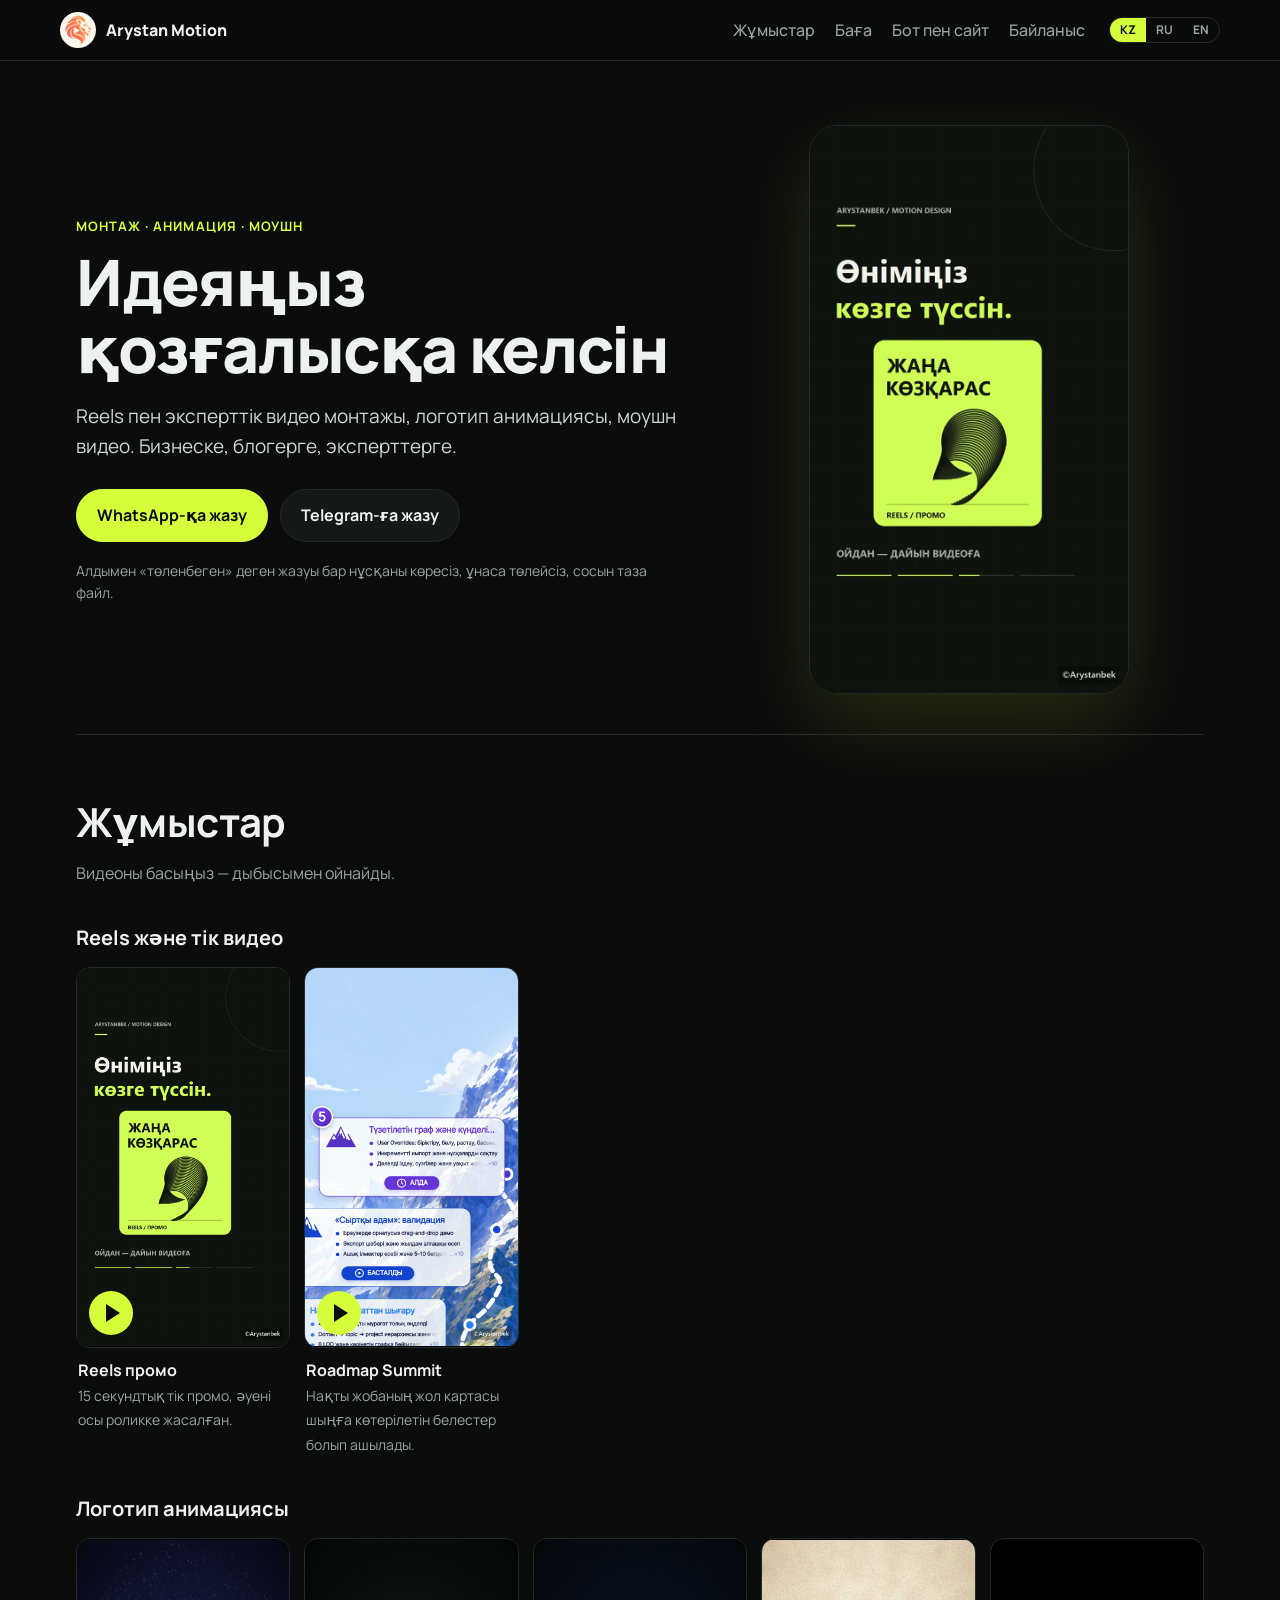
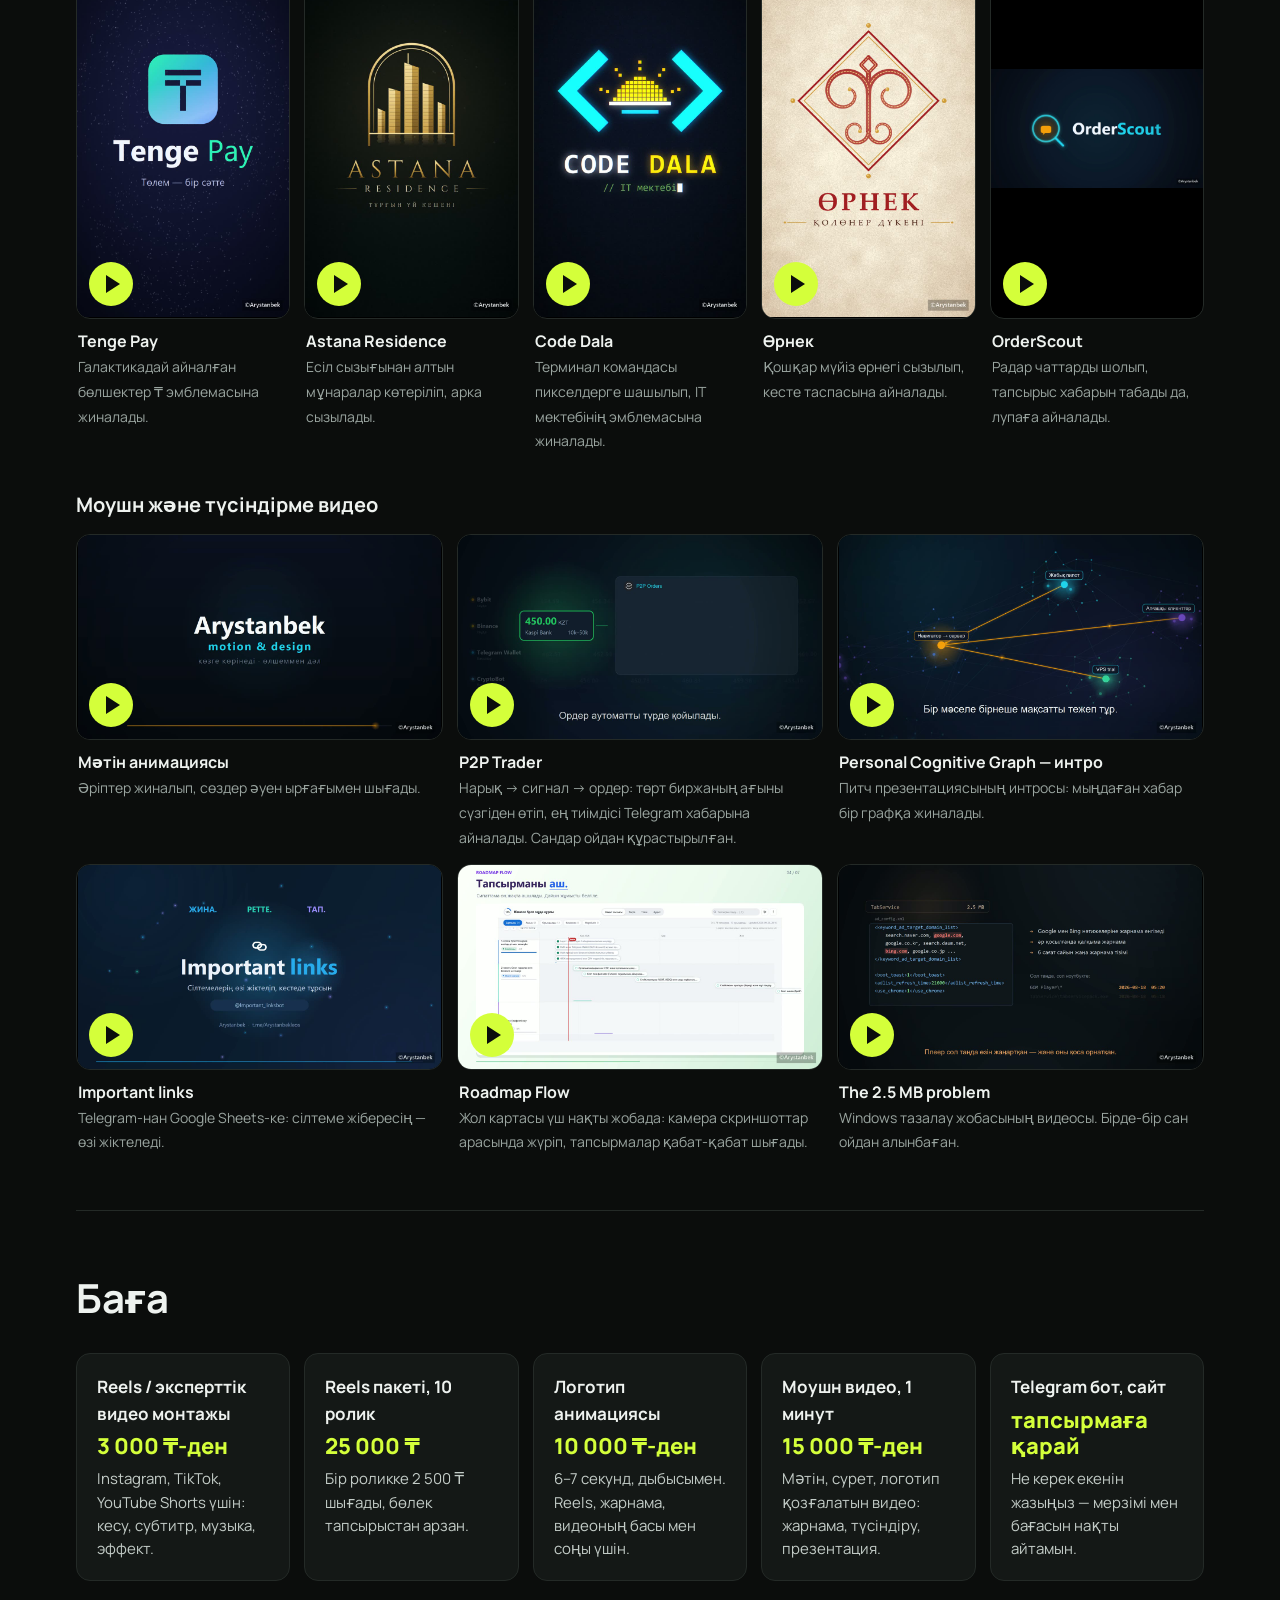
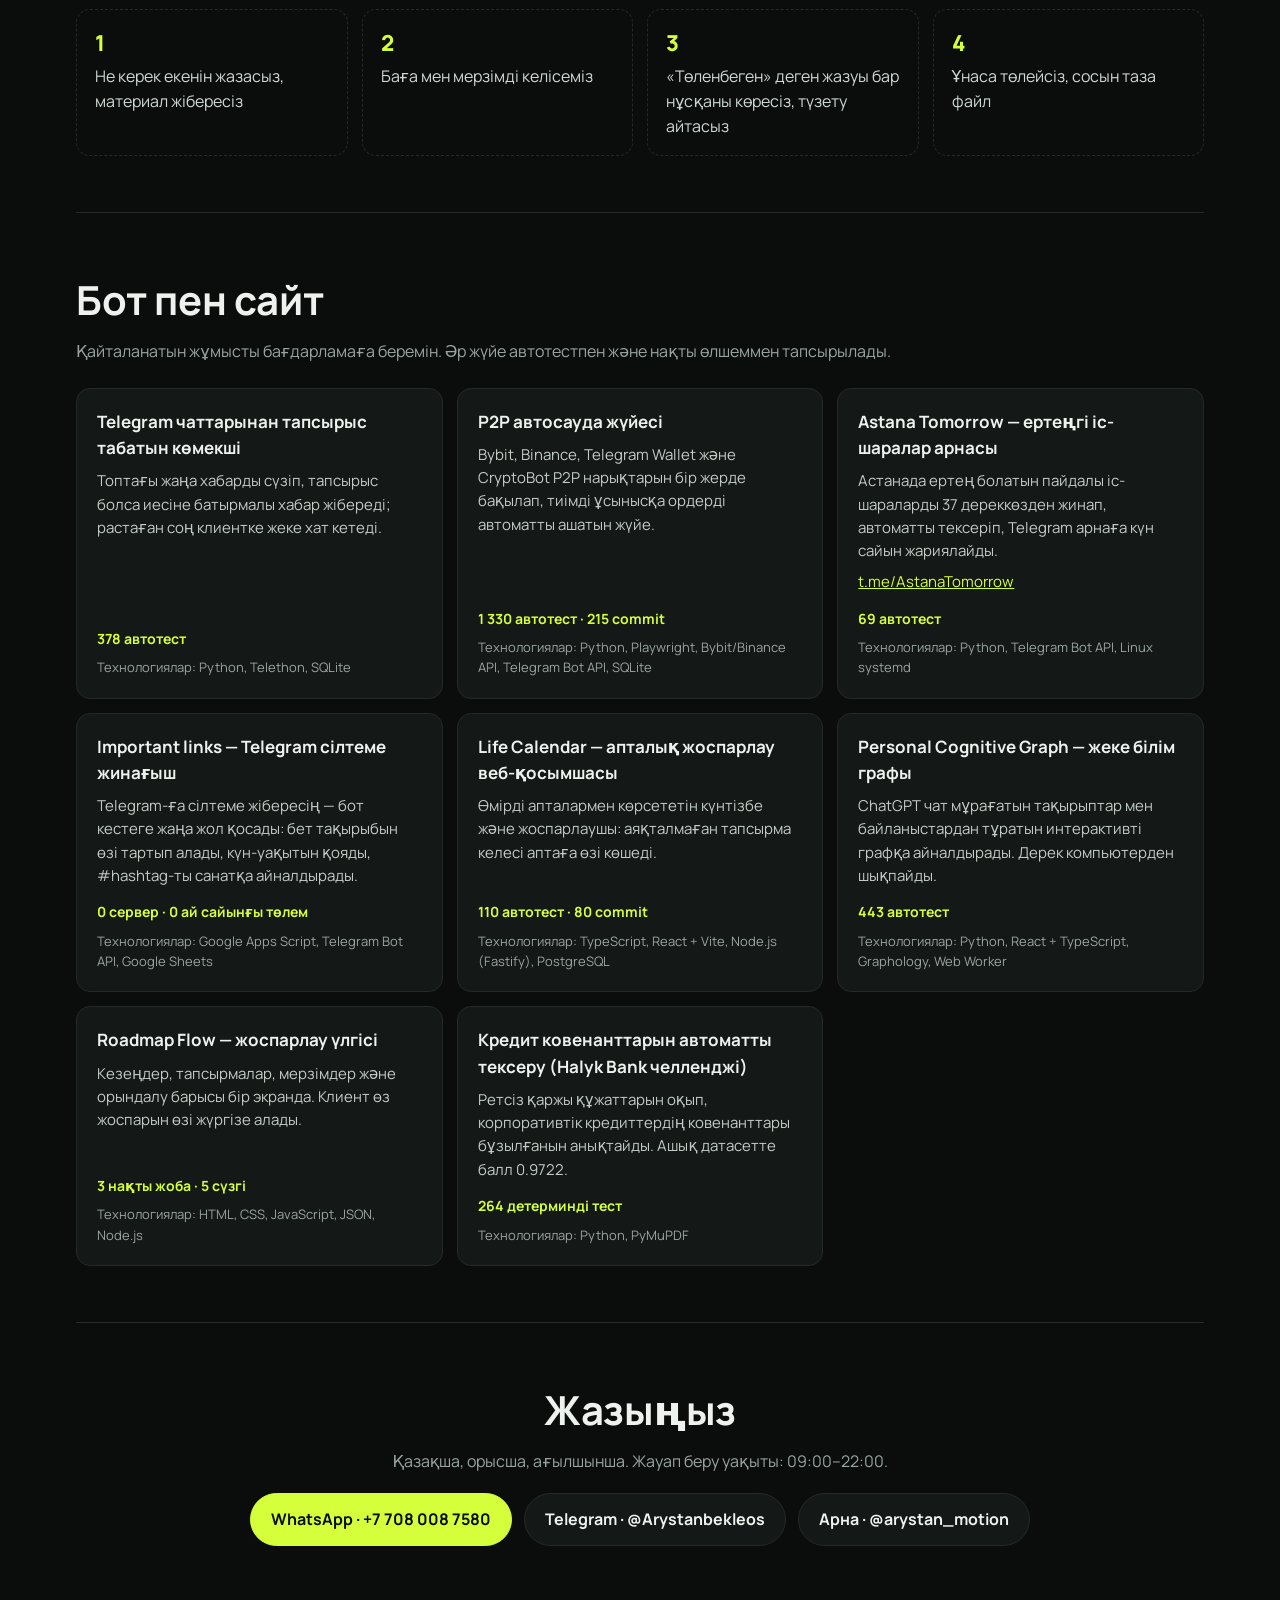
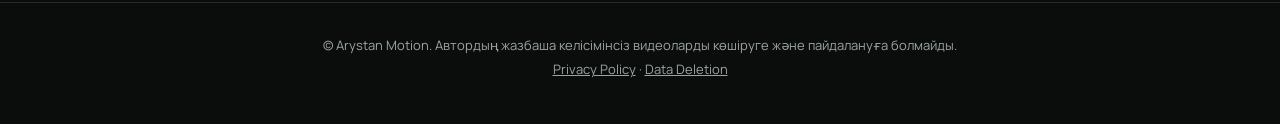
==== index.html @ a7648ae3 "Arystan Motion portfolio: works, prices, bots and sites; Order Scout privacy pages Co-Authored-By: C" ====
<!doctype html>
<html lang="kk">
<head>
<meta charset="utf-8">
<meta name="viewport" content="width=device-width, initial-scale=1">
<title>Arystan Motion — монтаж және анимация</title>
<meta name="description" content="Reels және эксперттік видео монтажы, логотип анимациясы, моушн видео, Telegram боттар. Монтаж reels, анимация логотипа, моушн-дизайн.">
<meta property="og:title" content="Arystan Motion — монтаж және анимация">
<meta property="og:description" content="Reels монтажы 3 000 ₸-ден · логотип анимациясы 10 000 ₸-ден · моушн видео 15 000 ₸-ден">
<meta property="og:image" content="media/reels_promo.jpg">
<meta property="og:type" content="website">
<meta name="theme-color" content="#0b0d0c">
<link rel="icon" href="media/lion.png">
<link rel="preconnect" href="https://fonts.googleapis.com">
<link rel="preconnect" href="https://fonts.gstatic.com" crossorigin>
<link href="https://fonts.googleapis.com/css2?family=Manrope:wght@400;500;700;800&display=swap" rel="stylesheet">
<link rel="stylesheet" href="style.css">
</head>
<body>

<header class="top">
  <a class="brand" href="#">
    <img src="media/lion.png" alt="" width="36" height="36">
    <span>Arystan Motion</span>
  </a>
  <nav class="nav">
    <a href="#works" data-i18n="nav_works">Жұмыстар</a>
    <a href="#prices" data-i18n="nav_prices">Баға</a>
    <a href="#code" data-i18n="nav_code">Бот пен сайт</a>
    <a href="#contact" data-i18n="nav_contact">Байланыс</a>
  </nav>
  <div class="lang" role="group" aria-label="Language">
    <button data-lang="kk">KZ</button><button data-lang="ru">RU</button><button data-lang="en">EN</button>
  </div>
</header>

<main>
  <section class="hero">
    <div class="hero-text">
      <p class="eyebrow" data-i18n="hero_eyebrow">Монтаж · анимация · моушн</p>
      <h1 data-i18n="hero_title">Идеяңыз қозғалысқа келсін</h1>
      <p class="lead" data-i18n="hero_lead">Reels пен эксперттік видео монтажы, логотип анимациясы, моушн видео. Бизнеске, блогерге, эксперттерге.</p>
      <div class="cta">
        <a class="btn btn-primary" href="https://wa.me/77080087580" target="_blank" rel="noopener" data-i18n="cta_wa">WhatsApp-қа жазу</a>
        <a class="btn" href="https://t.me/Arystanbekleos" target="_blank" rel="noopener" data-i18n="cta_tg">Telegram-ға жазу</a>
      </div>
      <p class="note" data-i18n="hero_note">Алдымен «төленбеген» деген жазуы бар нұсқаны көресіз, ұнаса төлейсіз, сосын таза файл.</p>
    </div>
    <div class="hero-reel">
      <video src="media/reels_promo.mp4" poster="media/reels_promo.jpg" autoplay muted loop playsinline></video>
    </div>
  </section>

  <section id="works" class="block">
    <h2 data-i18n="works_title">Жұмыстар</h2>
    <p class="sub" data-i18n="works_sub">Видеоны басыңыз — дыбысымен ойнайды.</p>

    <h3 data-i18n="sec_reels">Reels және тік видео</h3>
    <div class="grid grid-v" data-group="reels"></div>

    <h3 data-i18n="sec_logo">Логотип анимациясы</h3>
    <div class="grid grid-v" data-group="logo"></div>

    <h3 data-i18n="sec_motion">Моушн және түсіндірме видео</h3>
    <div class="grid grid-h" data-group="motion"></div>
  </section>

  <section id="prices" class="block">
    <h2 data-i18n="prices_title">Баға</h2>
    <div class="prices">
      <article class="price">
        <h3 data-i18n="p1_name">Reels / эксперттік видео монтажы</h3>
        <p class="amount" data-i18n="p1_price">3 000 ₸-ден</p>
        <p data-i18n="p1_text">Instagram, TikTok, YouTube Shorts үшін: кесу, субтитр, музыка, эффект.</p>
      </article>
      <article class="price">
        <h3 data-i18n="p2_name">Reels пакеті, 10 ролик</h3>
        <p class="amount" data-i18n="p2_price">25 000 ₸</p>
        <p data-i18n="p2_text">Бір роликке 2 500 ₸ шығады, бөлек тапсырыстан арзан.</p>
      </article>
      <article class="price">
        <h3 data-i18n="p3_name">Логотип анимациясы</h3>
        <p class="amount" data-i18n="p3_price">10 000 ₸-ден</p>
        <p data-i18n="p3_text">6–7 секунд, дыбысымен. Reels, жарнама, видеоның басы мен соңы үшін.</p>
      </article>
      <article class="price">
        <h3 data-i18n="p4_name">Моушн видео, 1 минут</h3>
        <p class="amount" data-i18n="p4_price">15 000 ₸-ден</p>
        <p data-i18n="p4_text">Мәтін, сурет, логотип қозғалатын видео: жарнама, түсіндіру, презентация.</p>
      </article>
      <article class="price">
        <h3 data-i18n="p5_name">Telegram бот, сайт</h3>
        <p class="amount" data-i18n="p5_price">тапсырмаға қарай</p>
        <p data-i18n="p5_text">Не керек екенін жазыңыз — мерзімі мен бағасын нақты айтамын.</p>
      </article>
    </div>

    <ol class="steps">
      <li data-i18n="step1">Не керек екенін жазасыз, материал жібересіз</li>
      <li data-i18n="step2">Баға мен мерзімді келісеміз</li>
      <li data-i18n="step3">«Төленбеген» деген жазуы бар нұсқаны көресіз, түзету айтасыз</li>
      <li data-i18n="step4">Ұнаса төлейсіз, сосын таза файл</li>
    </ol>
  </section>

  <section id="code" class="block">
    <h2 data-i18n="code_title">Бот пен сайт</h2>
    <p class="sub" data-i18n="code_sub">Қайталанатын жұмысты бағдарламаға беремін. Әр жүйе автотестпен және нақты өлшеммен тапсырылады.</p>
    <div class="projects" id="projects"></div>
  </section>

  <section id="contact" class="block contact">
    <h2 data-i18n="contact_title">Жазыңыз</h2>
    <p class="sub" data-i18n="contact_sub">Қазақша, орысша, ағылшынша. Жауап беру уақыты: 09:00–22:00.</p>
    <div class="cta">
      <a class="btn btn-primary" href="https://wa.me/77080087580" target="_blank" rel="noopener">WhatsApp · +7 708 008 7580</a>
      <a class="btn" href="https://t.me/Arystanbekleos" target="_blank" rel="noopener">Telegram · @Arystanbekleos</a>
      <a class="btn" href="https://t.me/arystan_motion" target="_blank" rel="noopener" data-i18n="cta_channel">Арна · @arystan_motion</a>
    </div>
  </section>
</main>

<footer class="foot">
  <p data-i18n="copyright">© Arystan Motion. Автордың жазбаша келісімінсіз видеоларды көшіруге және пайдалануға болмайды.</p>
  <p><a href="privacy.html">Privacy Policy</a> · <a href="data-deletion.html">Data Deletion</a></p>
</footer>

<script src="app.js"></script>
</body>
</html>
---- style.css ----
:root {
  --bg: #0b0d0c;
  --panel: #141816;
  --line: #242a27;
  --text: #eef2ef;
  --muted: #9aa5a0;
  --accent: #d4ff3a;
  --accent-ink: #0b0d0c;
  --radius: 14px;
  color-scheme: dark;
}
* { box-sizing: border-box; }
html { scroll-behavior: smooth; }
body {
  margin: 0;
  background: var(--bg);
  color: var(--text);
  font: 16px/1.55 Manrope, system-ui, -apple-system, "Segoe UI", sans-serif;
  -webkit-font-smoothing: antialiased;
}
a { color: inherit; }
img, video { display: block; max-width: 100%; }

/* Шапка */
.top {
  position: sticky; top: 0; z-index: 10;
  display: flex; align-items: center; gap: 24px;
  padding: 12px max(16px, calc((100vw - 1160px) / 2));
  background: rgba(11, 13, 12, .86);
  backdrop-filter: blur(10px);
  border-bottom: 1px solid var(--line);
}
.brand { display: flex; align-items: center; gap: 10px; font-weight: 800; text-decoration: none; }
.brand img { border-radius: 50%; }
.nav { display: flex; gap: 20px; margin-left: auto; }
.nav a { color: var(--muted); text-decoration: none; font-weight: 500; }
.nav a:hover { color: var(--text); }
.lang { display: flex; border: 1px solid var(--line); border-radius: 999px; overflow: hidden; }
.lang button {
  background: none; border: 0; color: var(--muted); padding: 6px 10px;
  font: 700 12px/1 Manrope, sans-serif; cursor: pointer;
}
.lang button[aria-pressed="true"] { background: var(--accent); color: var(--accent-ink); }

main { max-width: 1160px; margin: 0 auto; padding: 0 16px; }

/* Бірінші экран */
.hero {
  display: grid; grid-template-columns: 1.3fr 1fr; gap: 48px; align-items: center;
  padding: 64px 0 40px;
}
.eyebrow { color: var(--accent); font-weight: 700; letter-spacing: .08em; text-transform: uppercase; font-size: 13px; margin: 0 0 12px; }
h1 { font-size: clamp(36px, 6vw, 64px); line-height: 1.05; margin: 0 0 20px; font-weight: 800; letter-spacing: -.02em; }
.lead { font-size: 19px; color: #cfd8d3; margin: 0 0 28px; max-width: 34em; }
.note { color: var(--muted); font-size: 14px; margin: 18px 0 0; }
.hero-reel { justify-self: center; width: min(320px, 100%); }
.hero-reel video {
  width: 100%; aspect-ratio: 9 / 16; object-fit: cover;
  border-radius: 28px; border: 1px solid var(--line);
  box-shadow: 0 30px 80px rgba(212, 255, 58, .12);
}

.cta { display: flex; flex-wrap: wrap; gap: 12px; }
.btn {
  display: inline-flex; align-items: center; justify-content: center;
  padding: 13px 20px; border-radius: 999px; border: 1px solid var(--line);
  text-decoration: none; font-weight: 700; background: var(--panel);
  transition: border-color .15s, transform .15s;
}
.btn:hover { border-color: var(--muted); transform: translateY(-1px); }
.btn-primary { background: var(--accent); color: var(--accent-ink); border-color: var(--accent); }
.btn-primary:hover { border-color: var(--accent); }

/* Бөлімдер */
.block { padding: 56px 0; border-top: 1px solid var(--line); }
h2 { font-size: clamp(28px, 4vw, 40px); margin: 0 0 8px; letter-spacing: -.01em; }
h3 { font-size: 20px; margin: 36px 0 14px; }
.sub { color: var(--muted); margin: 0 0 8px; }

.grid { display: grid; gap: 14px; }
.grid-v { grid-template-columns: repeat(auto-fill, minmax(190px, 1fr)); }
.grid-h { grid-template-columns: repeat(auto-fill, minmax(330px, 1fr)); }
.work { margin: 0; }
.work .frame {
  position: relative; overflow: hidden; border-radius: var(--radius);
  background: #000; border: 1px solid var(--line); cursor: pointer;
}
.grid-v .frame { aspect-ratio: 9 / 16; }
.grid-h .frame { aspect-ratio: 16 / 9; }
.frame img, .frame video { width: 100%; height: 100%; object-fit: contain; }
.frame .play {
  position: absolute; inset: auto auto 12px 12px;
  width: 44px; height: 44px; border-radius: 50%;
  background: var(--accent); display: grid; place-items: center;
  transition: transform .15s;
}
.frame .play::before {
  content: ""; margin-left: 4px;
  border-left: 14px solid var(--accent-ink); border-top: 9px solid transparent; border-bottom: 9px solid transparent;
}
.frame:hover .play { transform: scale(1.08); }
.work figcaption { padding: 10px 2px 0; }
.work b { display: block; }
.work span { color: var(--muted); font-size: 14px; }

/* Баға */
.prices { display: grid; grid-template-columns: repeat(auto-fill, minmax(210px, 1fr)); gap: 14px; margin-top: 24px; }
.price { background: var(--panel); border: 1px solid var(--line); border-radius: var(--radius); padding: 20px; }
.price h3 { margin: 0 0 6px; font-size: 17px; }
.price .amount { color: var(--accent); font-size: 22px; line-height: 1.2; font-weight: 800; margin: 0 0 8px; }
.price p { margin: 0; color: #c3ccc7; font-size: 15px; }
.steps { counter-reset: s; list-style: none; padding: 0; margin: 28px 0 0; display: grid; grid-template-columns: repeat(auto-fill, minmax(230px, 1fr)); gap: 14px; }
.steps li { counter-increment: s; padding: 16px 18px; border: 1px dashed var(--line); border-radius: var(--radius); color: #cfd8d3; }
.steps li::before { content: counter(s); display: block; color: var(--accent); font-weight: 800; font-size: 22px; margin-bottom: 4px; }

/* Код жобалары */
.projects { display: grid; grid-template-columns: repeat(auto-fill, minmax(320px, 1fr)); gap: 14px; margin-top: 24px; }
.project { background: var(--panel); border: 1px solid var(--line); border-radius: var(--radius); padding: 20px; display: flex; flex-direction: column; gap: 8px; }
.project h3 { margin: 0; font-size: 17px; }
.project p { margin: 0; color: #c3ccc7; font-size: 15px; }
.project .facts { color: var(--accent); font-weight: 700; font-size: 14px; margin-top: auto; padding-top: 6px; }
.project .stack { color: var(--muted); font-size: 13px; }
.project a { color: var(--accent); }

.contact { text-align: center; }
.contact .cta { justify-content: center; margin-top: 20px; }

.foot { border-top: 1px solid var(--line); color: var(--muted); font-size: 13px; text-align: center; padding: 28px 16px 40px; }
.foot p { margin: 4px 0; }

/* Privacy беттері */
.doc { max-width: 760px; margin: 0 auto; padding: 48px 16px 64px; }
.doc h1 { font-size: clamp(30px, 5vw, 42px); }
.doc h2 { font-size: 22px; margin-top: 32px; }
.doc p, .doc li { color: #cfd8d3; }
.doc .muted { color: var(--muted); }

@media (max-width: 820px) {
  .nav { display: none; }
  .lang { margin-left: auto; }
  .hero { grid-template-columns: 1fr; gap: 32px; padding-top: 36px; }
  .hero-reel { width: min(260px, 80%); }
  .grid-v { grid-template-columns: repeat(2, 1fr); }
  .grid-h { grid-template-columns: 1fr; }
  .projects { grid-template-columns: 1fr; }
  .btn { flex: 1 1 auto; }
}
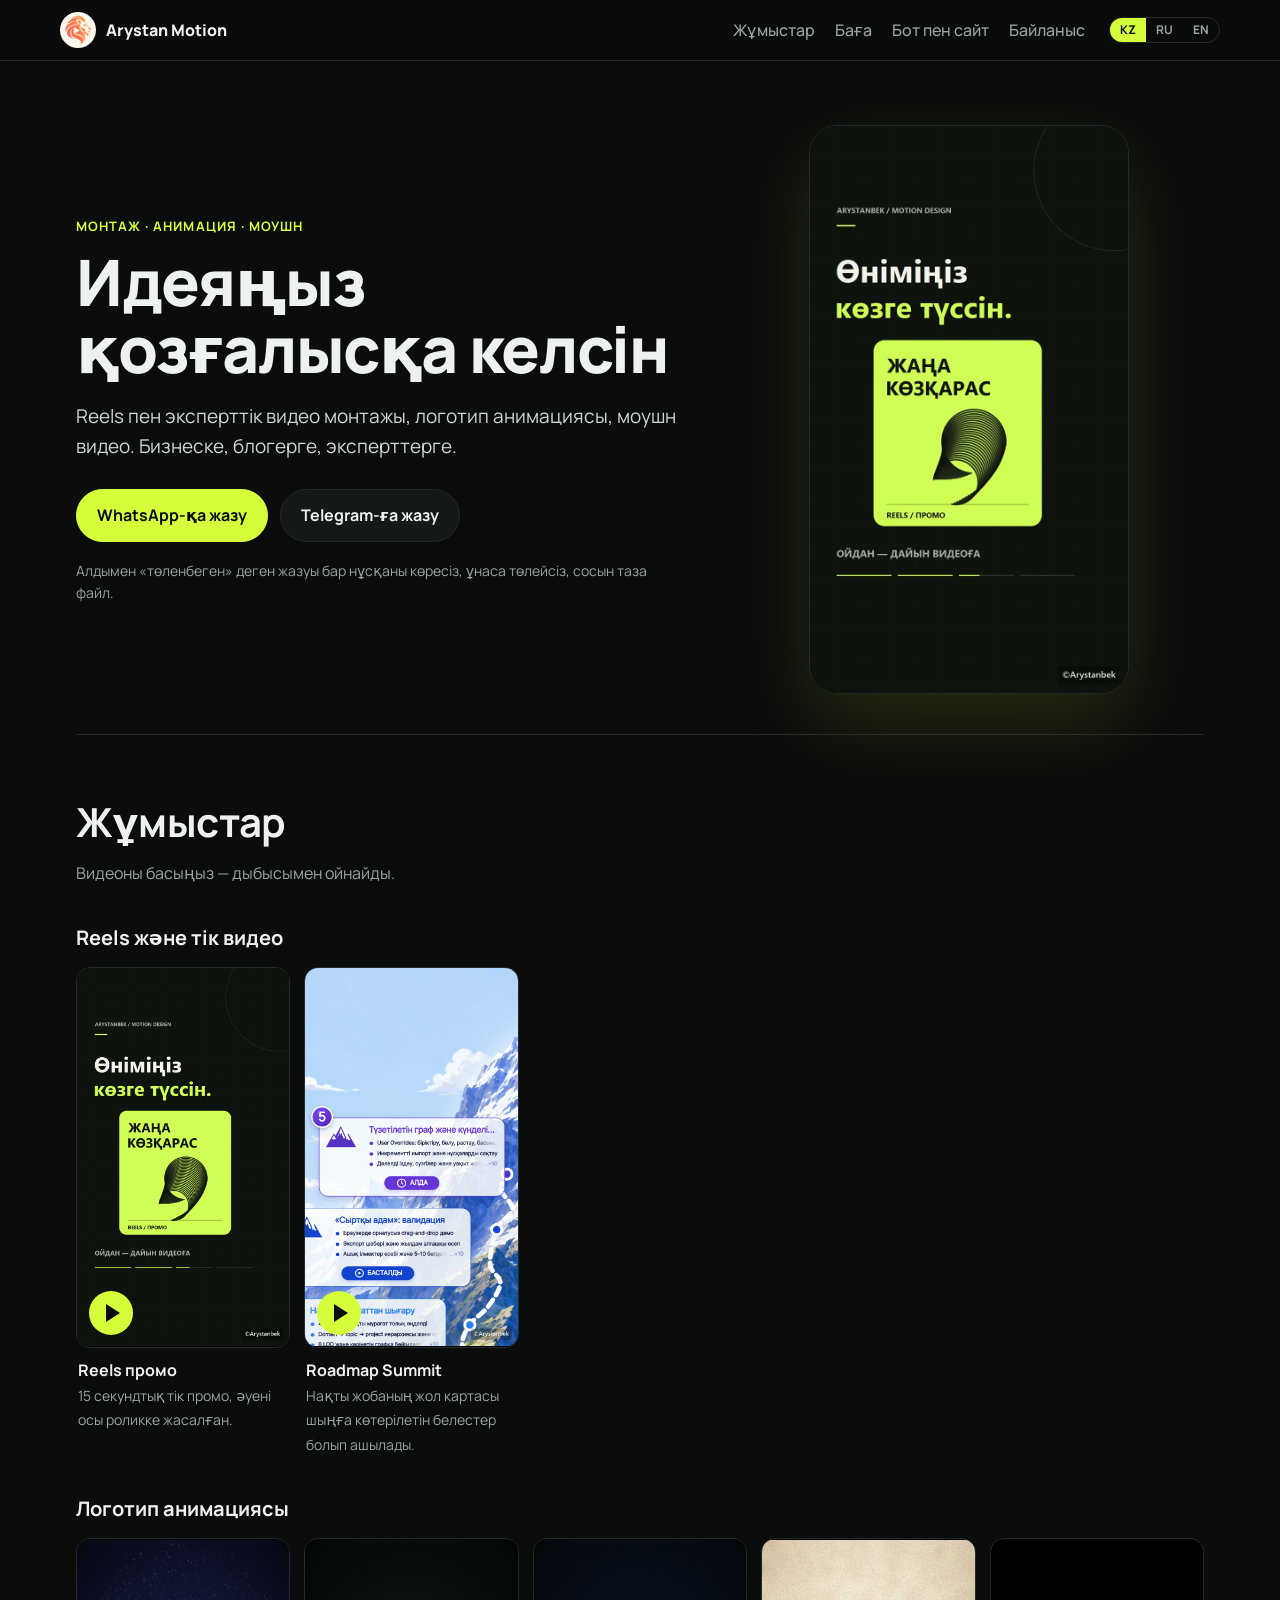
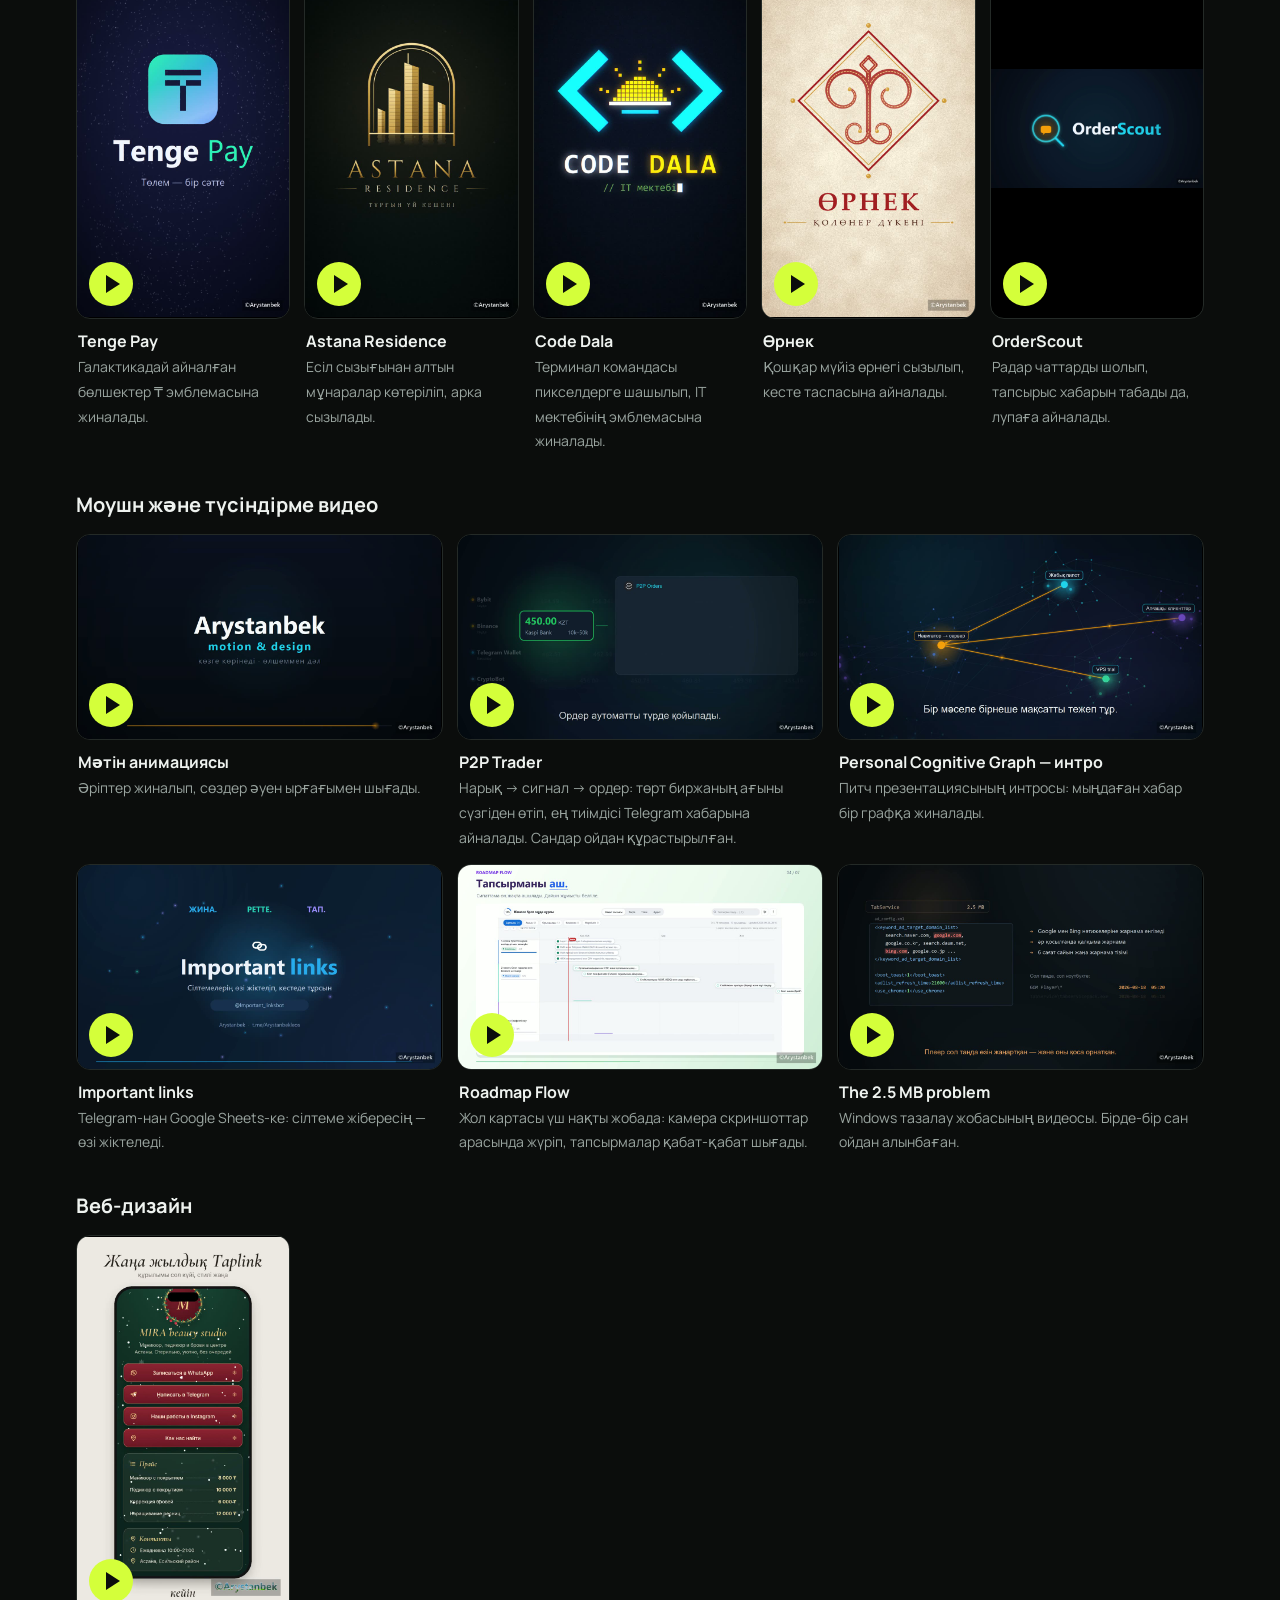
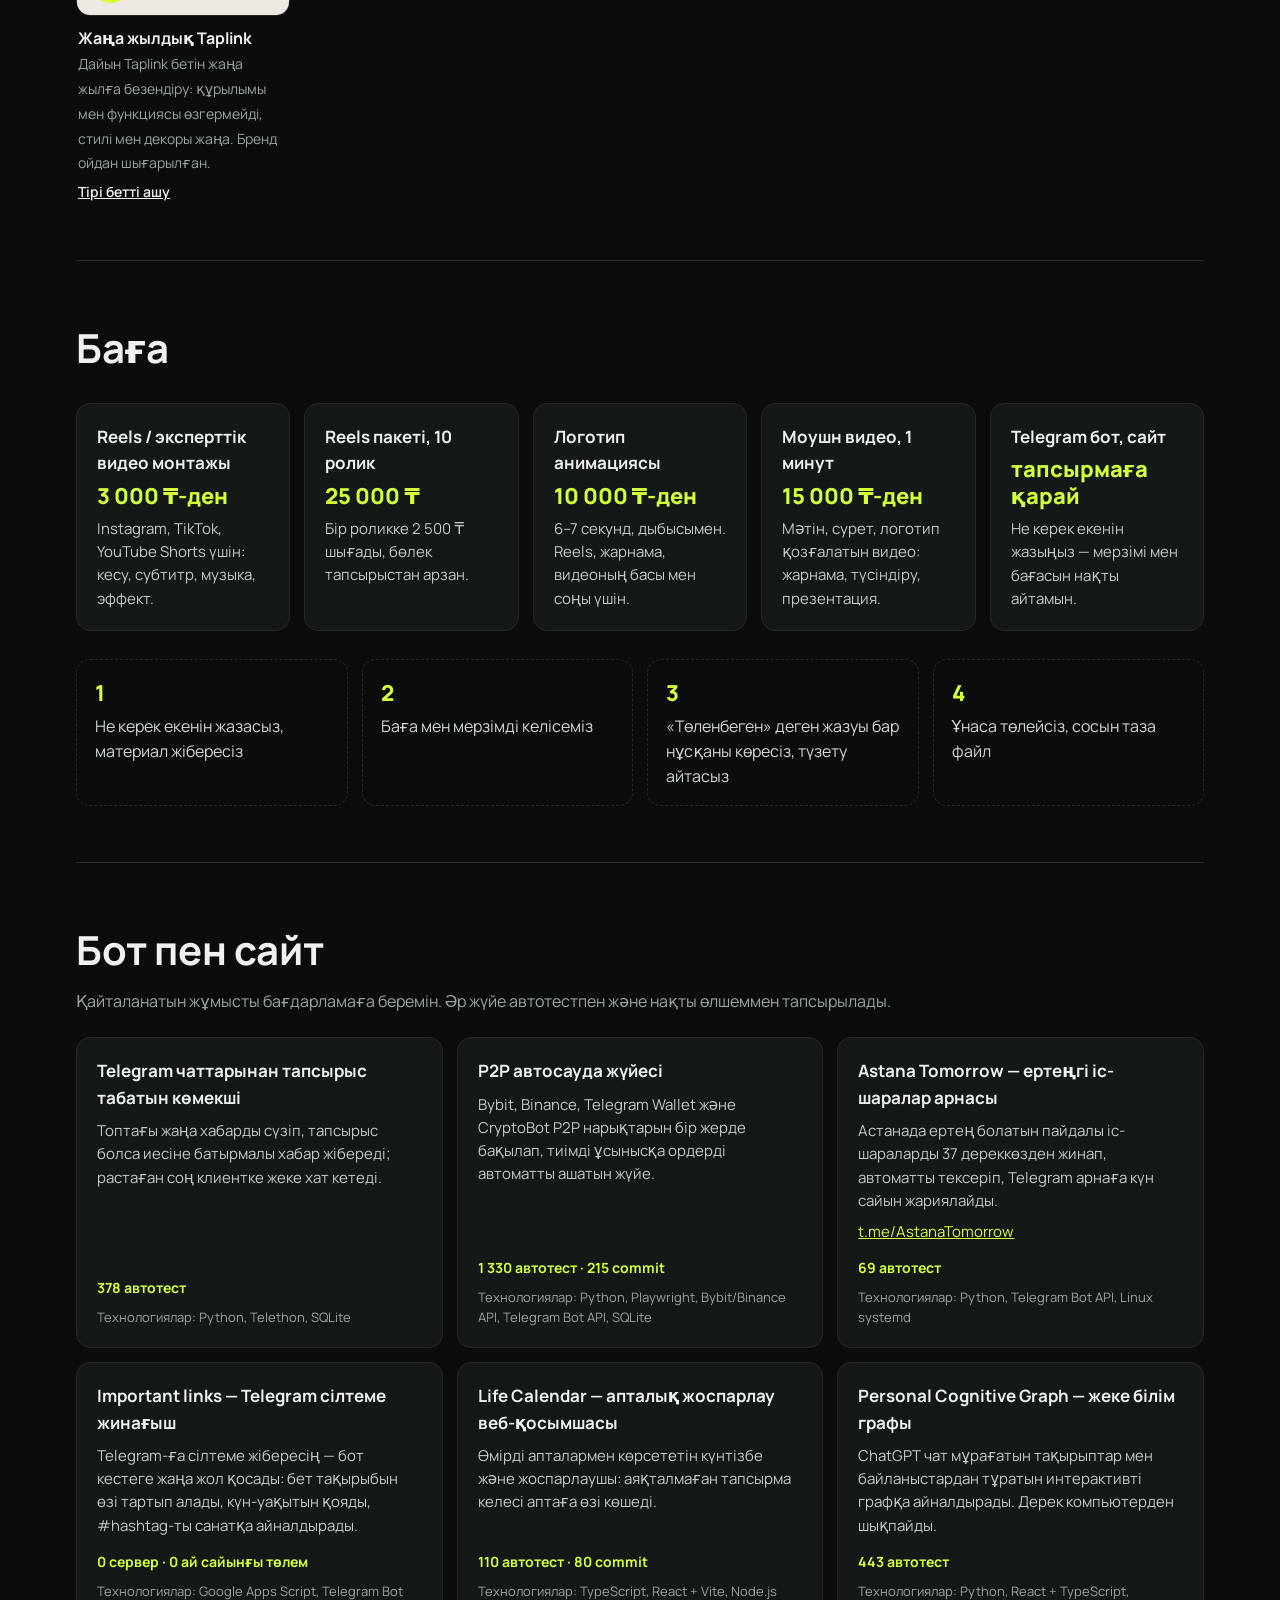
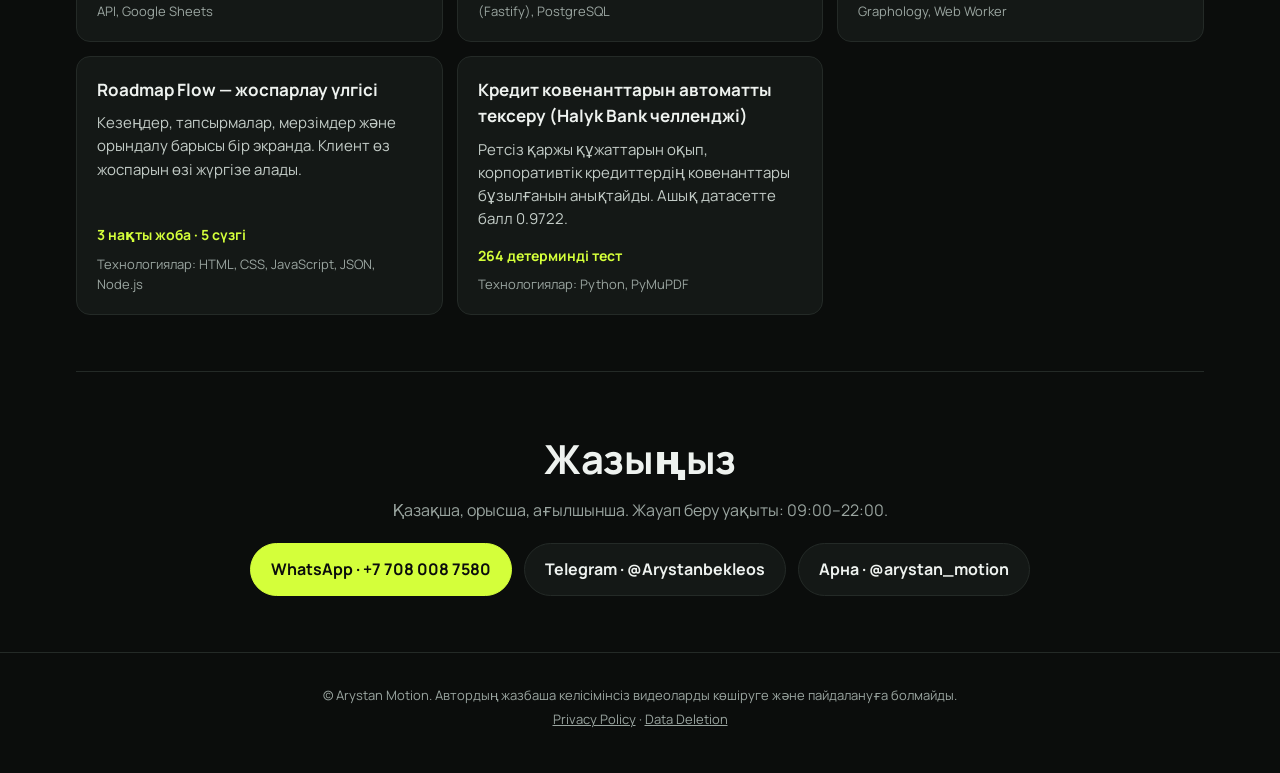
==== commit c0786542: "Works: Web design section with the New Year Taplink case and a link to its live page Co-Authored-By:" ====
--- a/index.html
+++ b/index.html
@@ -63,6 +63,9 @@
 
     <h3 data-i18n="sec_motion">Моушн және түсіндірме видео</h3>
     <div class="grid grid-h" data-group="motion"></div>
+
+    <h3 data-i18n="sec_design">Веб-дизайн</h3>
+    <div class="grid grid-v" data-group="design"></div>
   </section>
 
   <section id="prices" class="block">
--- a/style.css
+++ b/style.css
@@ -102,6 +102,7 @@
 .work figcaption { padding: 10px 2px 0; }
 .work b { display: block; }
 .work span { color: var(--muted); font-size: 14px; }
+.work figcaption a { display: inline-block; margin-top: 6px; font-size: 14px; font-weight: 600; }
 
 /* Баға */
 .prices { display: grid; grid-template-columns: repeat(auto-fill, minmax(210px, 1fr)); gap: 14px; margin-top: 24px; }
